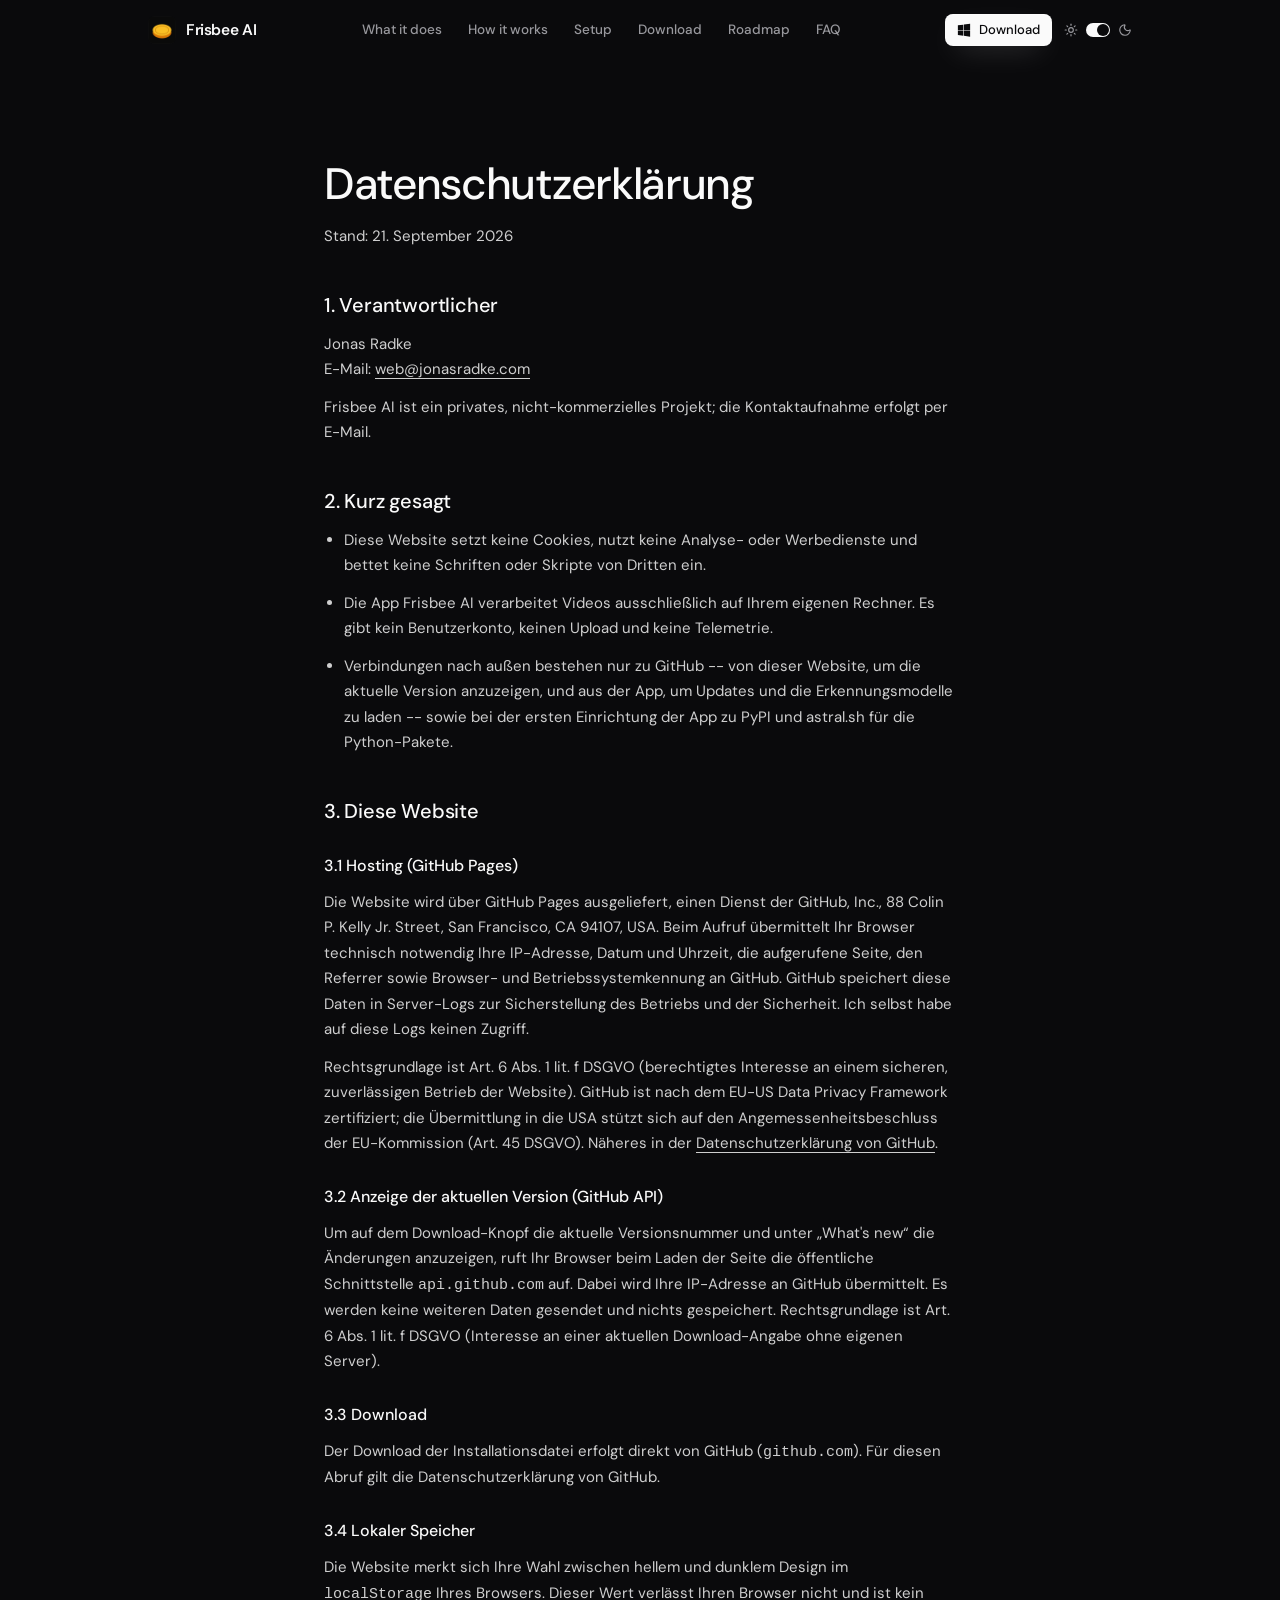
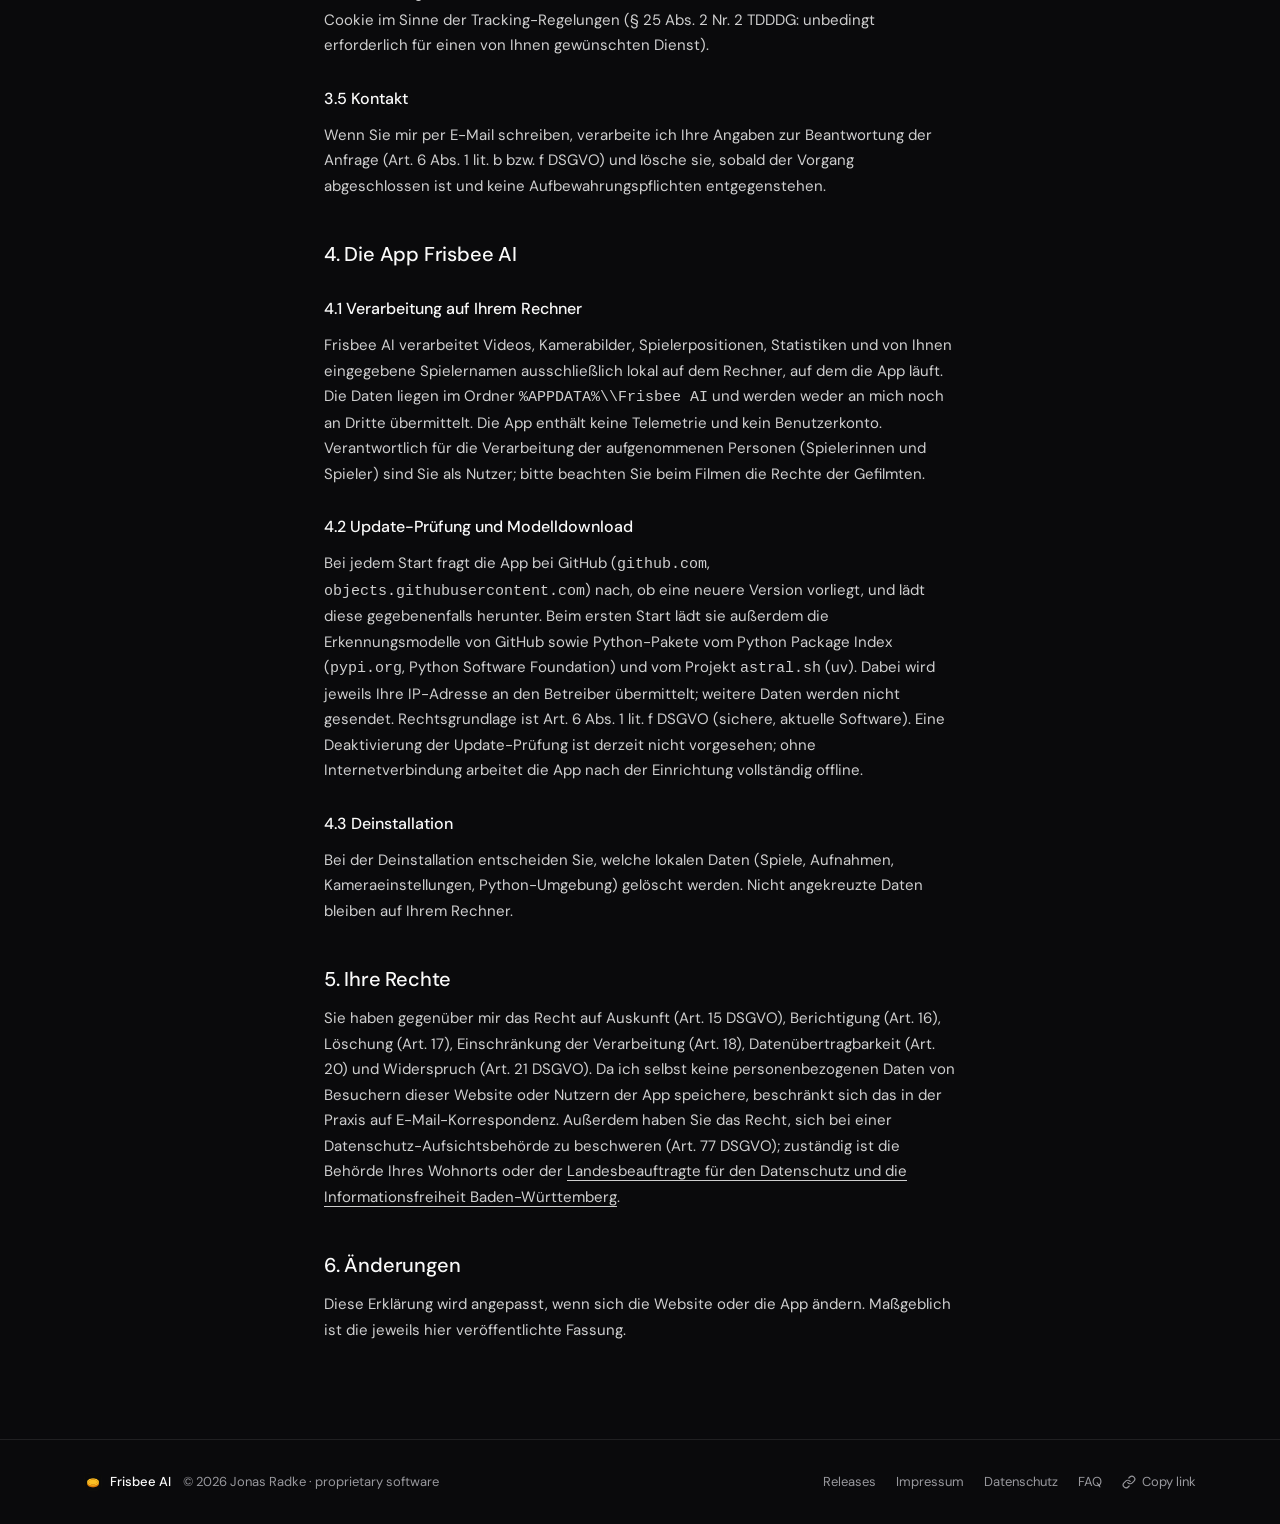
==== datenschutz.html @ 79aed5fd "site: c9474fd" ====
<!doctype html>
<html lang="de" class="dark">
  <head>
    <meta charset="UTF-8" />
    <link rel="icon" type="image/png" href="./img/icon.png" />
    <meta name="viewport" content="width=device-width, initial-scale=1.0" />
    <meta name="theme-color" content="#0f0f10" />
    <meta name="robots" content="noindex, follow" />
    <title>Datenschutzerklärung — Frisbee AI</title>
    <meta name="description" content="Welche Daten diese Website und die App Frisbee AI verarbeiten -- und welche nicht." />
    <link rel="canonical" href="https://ai.jonasradke.com/datenschutz.html" />
    <script type="module" crossorigin src="./assets/datenschutz-C0usJL9K.js"></script>
    <link rel="modulepreload" crossorigin href="./assets/use-theme-Dd9ISkqN.js">
    <link rel="modulepreload" crossorigin href="./assets/LegalPage-BUHex_WV.js">
    <link rel="stylesheet" crossorigin href="./assets/use-theme-BhO0_Js5.css">
  </head>
  <body>
    <div id="root"></div>
  </body>
</html>
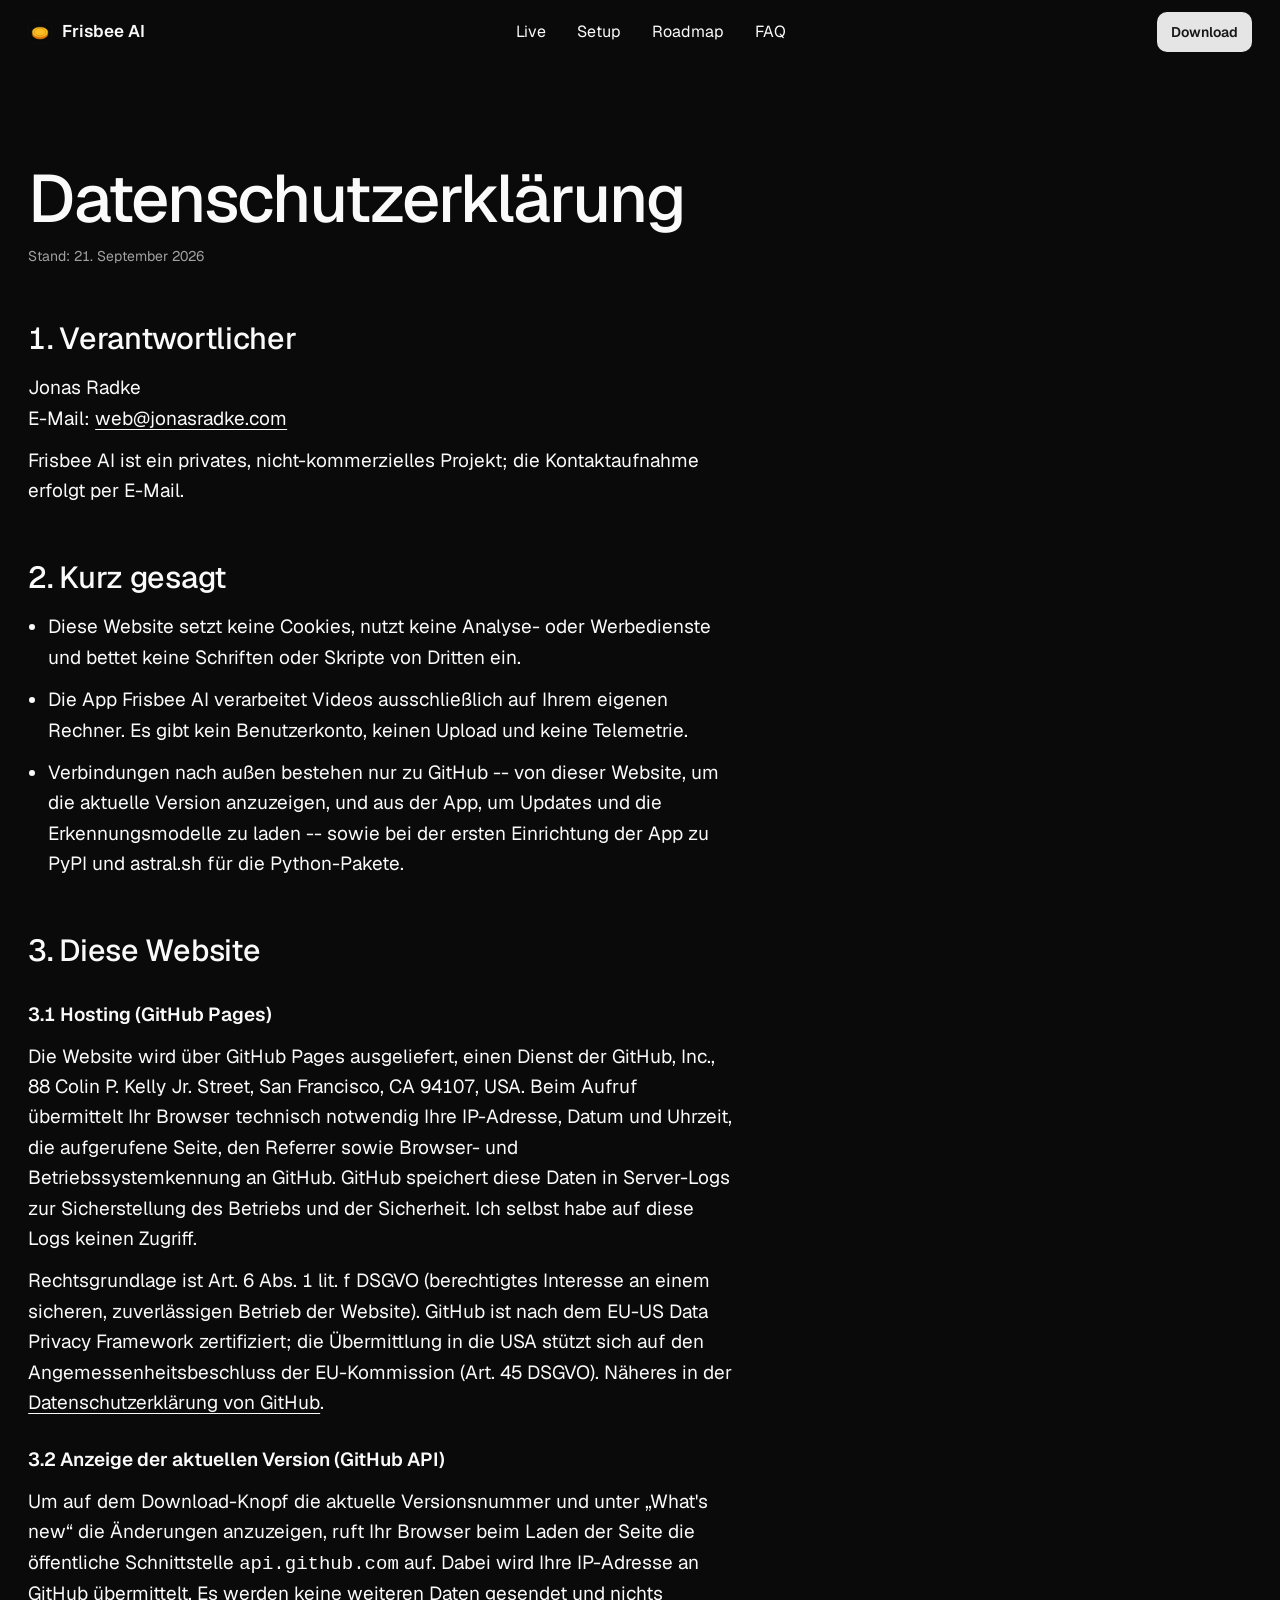
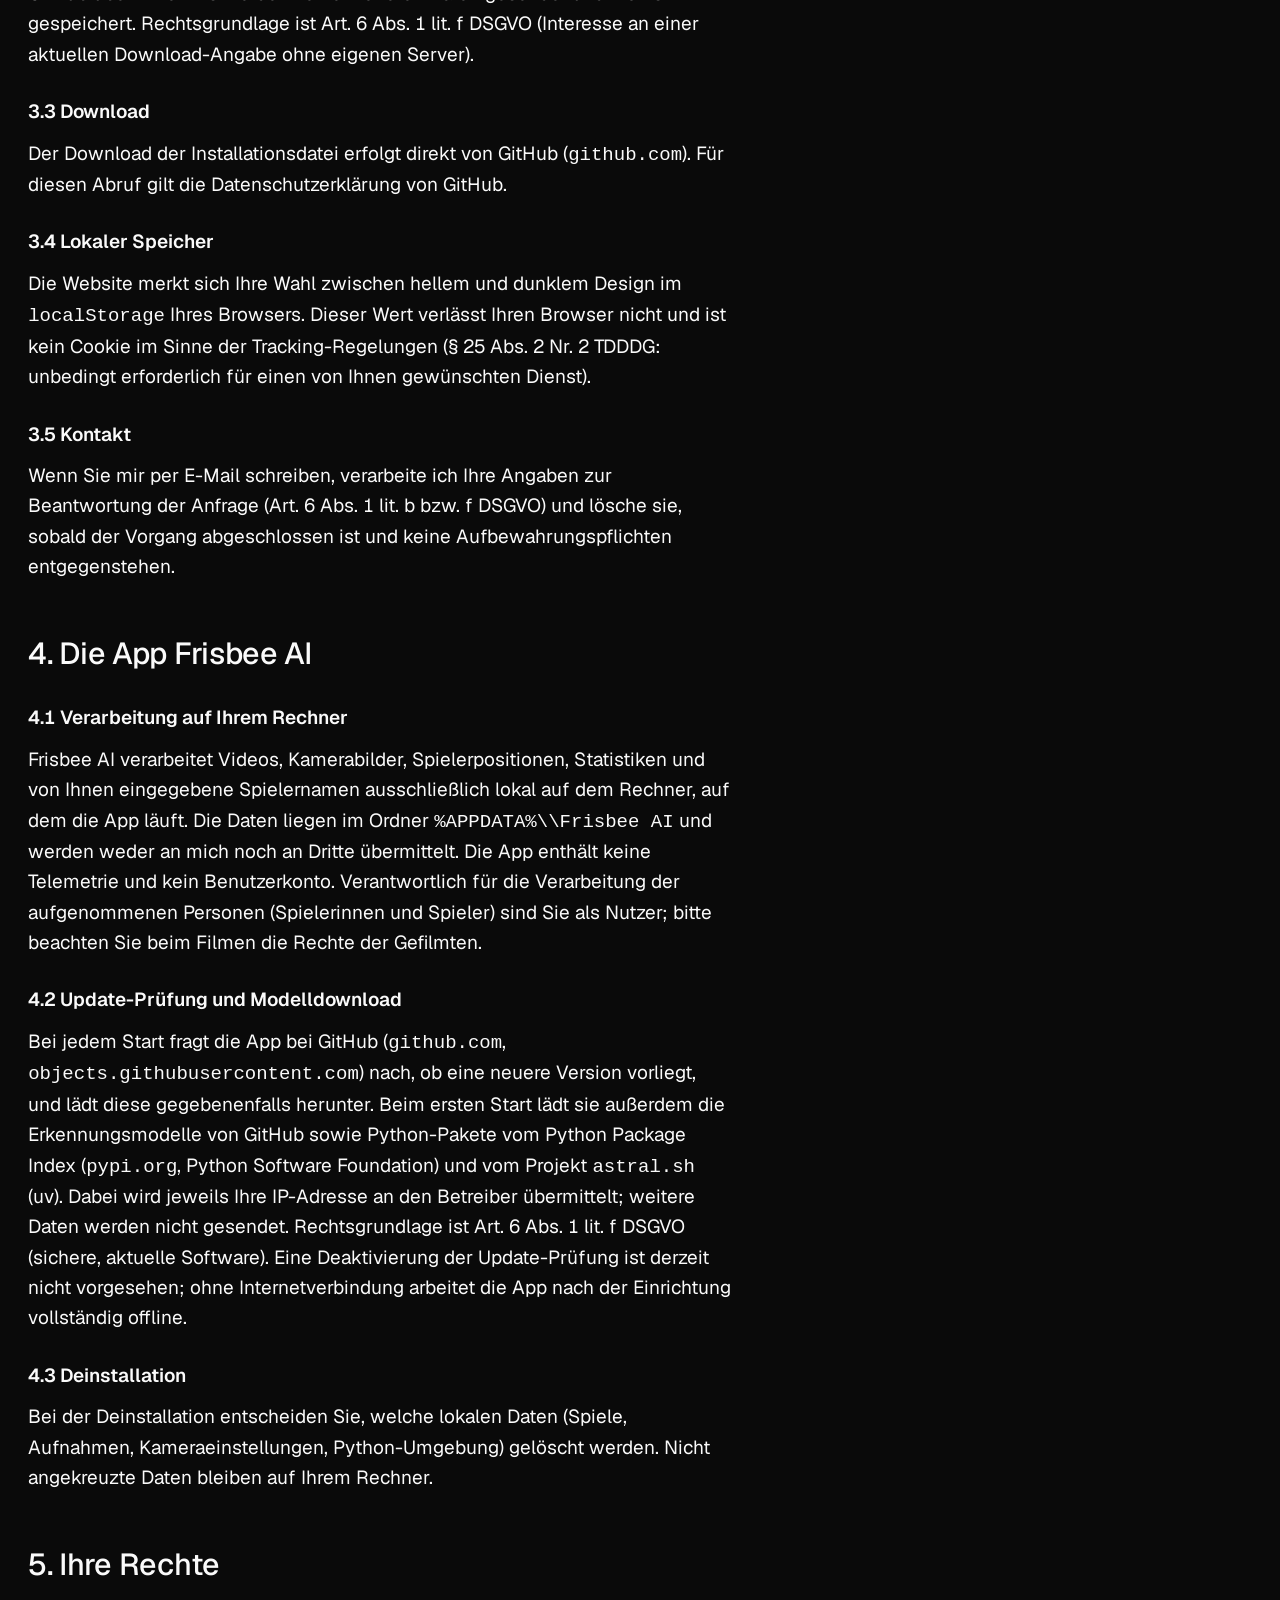
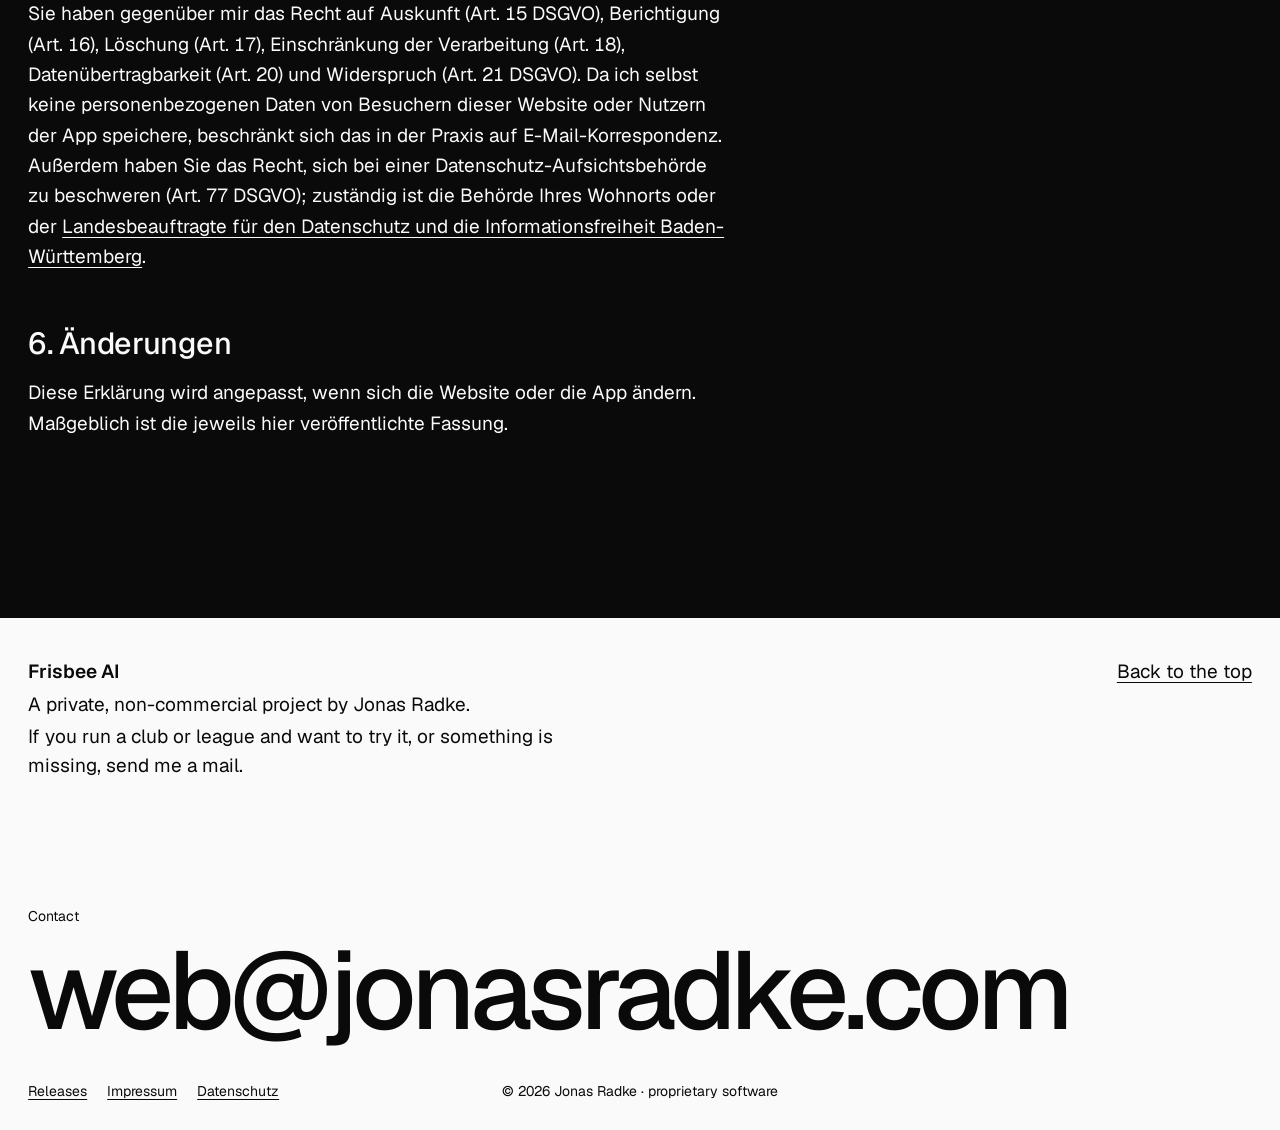
==== commit 9b4a2ea0: "site: ff292bd" ====
--- a/datenschutz.html
+++ b/datenschutz.html
@@ -1,18 +1,18 @@
 <!doctype html>
-<html lang="de" class="dark">
+<html lang="de">
   <head>
     <meta charset="UTF-8" />
     <link rel="icon" type="image/png" href="./img/icon.png" />
     <meta name="viewport" content="width=device-width, initial-scale=1.0" />
-    <meta name="theme-color" content="#0f0f10" />
+    <meta name="theme-color" content="#0a0a0a" />
     <meta name="robots" content="noindex, follow" />
-    <title>Datenschutzerklärung — Frisbee AI</title>
+    <title>Datenschutzerklärung · Frisbee AI</title>
     <meta name="description" content="Welche Daten diese Website und die App Frisbee AI verarbeiten -- und welche nicht." />
     <link rel="canonical" href="https://ai.jonasradke.com/datenschutz.html" />
-    <script type="module" crossorigin src="./assets/datenschutz-C0usJL9K.js"></script>
-    <link rel="modulepreload" crossorigin href="./assets/use-theme-Dd9ISkqN.js">
-    <link rel="modulepreload" crossorigin href="./assets/LegalPage-BUHex_WV.js">
-    <link rel="stylesheet" crossorigin href="./assets/use-theme-BhO0_Js5.css">
+    <script type="module" crossorigin src="./assets/datenschutz-BbF89ftY.js"></script>
+    <link rel="modulepreload" crossorigin href="./assets/Nav-CpOoL3WA.js">
+    <link rel="modulepreload" crossorigin href="./assets/LegalPage-C_DMgLcT.js">
+    <link rel="stylesheet" crossorigin href="./assets/Nav-ZUic1xP0.css">
   </head>
   <body>
     <div id="root"></div>
--- a/assets/Nav-ZUic1xP0.css
+++ b/assets/Nav-ZUic1xP0.css
@@ -0,0 +1,2 @@
+/*! tailwindcss v4.3.3 | MIT License | https://tailwindcss.com */
+@layer properties{@supports (((-webkit-hyphens:none)) and (not (margin-trim:inline))) or ((-moz-orient:inline) and (not (color:rgb(from red r g b)))){*,:before,:after,::backdrop{--tw-rotate-x:initial;--tw-rotate-y:initial;--tw-rotate-z:initial;--tw-skew-x:initial;--tw-skew-y:initial;--tw-shadow:0 0 #0000;--tw-shadow-color:initial;--tw-shadow-alpha:100%;--tw-inset-shadow:0 0 #0000;--tw-inset-shadow-color:initial;--tw-inset-shadow-alpha:100%;--tw-ring-color:initial;--tw-ring-shadow:0 0 #0000;--tw-inset-ring-color:initial;--tw-inset-ring-shadow:0 0 #0000;--tw-ring-inset:initial;--tw-ring-offset-width:0px;--tw-ring-offset-color:#fff;--tw-ring-offset-shadow:0 0 #0000;--tw-outline-style:solid;--tw-ease:initial}}}@layer theme{:root,:host{--font-mono:ui-monospace, SFMono-Regular, Menlo, Monaco, Consolas, "Liberation Mono", "Courier New", monospace;--ease-out:cubic-bezier(0, 0, .2, 1);--default-font-family:var(--font);--default-mono-font-family:var(--font-mono)}}@layer base{*,:after,:before,::backdrop{box-sizing:border-box;border:0 solid;margin:0;padding:0}::file-selector-button{box-sizing:border-box;border:0 solid;margin:0;padding:0}html,:host{-webkit-text-size-adjust:100%;tab-size:4;line-height:1.5;font-family:var(--default-font-family,-apple-system, BlinkMacSystemFont, "Segoe UI", Roboto, "Helvetica Neue", "Noto Sans", Arial, sans-serif, "Apple Color Emoji", "Segoe UI Emoji", "Segoe UI Symbol", "Noto Color Emoji");font-feature-settings:var(--default-font-feature-settings,normal);font-variation-settings:var(--default-font-variation-settings,normal);-webkit-tap-highlight-color:transparent}hr{height:0;color:inherit;border-top-width:1px}abbr:where([title]){-webkit-text-decoration:underline dotted;text-decoration:underline dotted}h1,h2,h3,h4,h5,h6{font-size:inherit;font-weight:inherit}a{color:inherit;-webkit-text-decoration:inherit;-webkit-text-decoration:inherit;-webkit-text-decoration:inherit;-webkit-text-decoration:inherit;text-decoration:inherit}b,strong{font-weight:bolder}code,kbd,samp,pre{font-family:var(--default-mono-font-family,ui-monospace, SFMono-Regular, Menlo, Monaco, Consolas, "Liberation Mono", "Courier New", monospace);font-feature-settings:var(--default-mono-font-feature-settings,normal);font-variation-settings:var(--default-mono-font-variation-settings,normal);font-size:1em}small{font-size:80%}sub,sup{vertical-align:baseline;font-size:75%;line-height:0;position:relative}sub{bottom:-.25em}sup{top:-.5em}table{text-indent:0;border-color:inherit;border-collapse:collapse}:-moz-focusring:where(:not(iframe)){outline:auto}progress{vertical-align:baseline}summary{display:list-item}ol,ul,menu{list-style:none}img,svg,video,canvas,audio,iframe,embed,object{vertical-align:middle;display:block}img,video{max-width:100%;height:auto}button,input,select,optgroup,textarea{font:inherit;font-feature-settings:inherit;font-variation-settings:inherit;letter-spacing:inherit;color:inherit;opacity:1;background-color:#0000;border-radius:0}::file-selector-button{font:inherit;font-feature-settings:inherit;font-variation-settings:inherit;letter-spacing:inherit;color:inherit;opacity:1;background-color:#0000;border-radius:0}:where(select:is([multiple],[size])) optgroup{font-weight:bolder}:where(select:is([multiple],[size])) optgroup option{padding-inline-start:20px}::file-selector-button{margin-inline-end:4px}::placeholder{opacity:1}@supports (not ((-webkit-appearance:-apple-pay-button))) or (contain-intrinsic-size:1px){::placeholder{color:currentColor}@supports (color:color-mix(in lab, red, red)){::placeholder{color:color-mix(in oklab, currentcolor 50%, transparent)}}}textarea{resize:vertical}::-webkit-search-decoration{-webkit-appearance:none}::-webkit-date-and-time-value{min-height:1lh;text-align:inherit}::-webkit-datetime-edit{display:inline-flex}::-webkit-datetime-edit-fields-wrapper{padding:0}::-webkit-datetime-edit{padding-block:0}::-webkit-datetime-edit-year-field{padding-block:0}::-webkit-datetime-edit-month-field{padding-block:0}::-webkit-datetime-edit-day-field{padding-block:0}::-webkit-datetime-edit-hour-field{padding-block:0}::-webkit-datetime-edit-minute-field{padding-block:0}::-webkit-datetime-edit-second-field{padding-block:0}::-webkit-datetime-edit-millisecond-field{padding-block:0}::-webkit-datetime-edit-meridiem-field{padding-block:0}::-webkit-calendar-picker-indicator{line-height:1}:-moz-ui-invalid{box-shadow:none}button,input:where([type=button],[type=reset],[type=submit]){appearance:button}::file-selector-button{appearance:button}::-webkit-inner-spin-button{height:auto}::-webkit-outer-spin-button{height:auto}[hidden]:where(:not([hidden=until-found])){display:none!important}html{background:var(--bg);color:var(--ink);font-family:var(--font);-webkit-text-size-adjust:100%;scroll-padding-top:4.5rem;font-size:100%}body{background:var(--bg);color:var(--ink);font-size:var(--step-body);font-feature-settings:"kern", "tnum";line-height:1.5}::selection{background:var(--ink);color:var(--bg)}:focus-visible{outline:3px solid var(--ink);outline-offset:3px}a{color:inherit}}@layer components;@layer utilities{.visible{visibility:visible}.sr-only{clip-path:inset(50%);white-space:nowrap;border-width:0;width:1px;height:1px;margin:-1px;padding:0;position:absolute;overflow:hidden}.fixed{position:fixed}.sticky{position:sticky}.grid{display:grid}.hidden{display:none}.transform{transform:var(--tw-rotate-x,) var(--tw-rotate-y,) var(--tw-rotate-z,) var(--tw-skew-x,) var(--tw-skew-y,)}.resize{resize:both}.shadow{--tw-shadow:0 1px 3px 0 var(--tw-shadow-color,#0000001a), 0 1px 2px -1px var(--tw-shadow-color,#0000001a);box-shadow:var(--tw-inset-shadow), var(--tw-inset-ring-shadow), var(--tw-ring-offset-shadow), var(--tw-ring-shadow), var(--tw-shadow)}.ring{--tw-ring-shadow:var(--tw-ring-inset,) 0 0 0 calc(1px + var(--tw-ring-offset-width)) var(--tw-ring-color,currentcolor);box-shadow:var(--tw-inset-shadow), var(--tw-inset-ring-shadow), var(--tw-ring-offset-shadow), var(--tw-ring-shadow), var(--tw-shadow)}.outline{outline-style:var(--tw-outline-style);outline-width:1px}.ease-out{--tw-ease:var(--ease-out);transition-timing-function:var(--ease-out)}}@font-face{font-family:Geist Variable;font-style:normal;font-display:swap;font-weight:100 900;src:url(./geist-cyrillic-ext-wght-normal-DjL33-gN.woff2)format("woff2-variations");unicode-range:U+460-52F,U+1C80-1C8A,U+20B4,U+2DE0-2DFF,U+A640-A69F,U+FE2E-FE2F}@font-face{font-family:Geist Variable;font-style:normal;font-display:swap;font-weight:100 900;src:url(./geist-cyrillic-wght-normal-BEAKL7Jp.woff2)format("woff2-variations");unicode-range:U+301,U+400-45F,U+490-491,U+4B0-4B1,U+2116}@font-face{font-family:Geist Variable;font-style:normal;font-display:swap;font-weight:100 900;src:url(./geist-vietnamese-wght-normal-6IgcOCM7.woff2)format("woff2-variations");unicode-range:U+102-103,U+110-111,U+128-129,U+168-169,U+1A0-1A1,U+1AF-1B0,U+300-301,U+303-304,U+308-309,U+323,U+329,U+1EA0-1EF9,U+20AB}@font-face{font-family:Geist Variable;font-style:normal;font-display:swap;font-weight:100 900;src:url(./geist-latin-ext-wght-normal-DC-KSUi6.woff2)format("woff2-variations");unicode-range:U+100-2BA,U+2BD-2C5,U+2C7-2CC,U+2CE-2D7,U+2DD-2FF,U+304,U+308,U+329,U+1D00-1DBF,U+1E00-1E9F,U+1EF2-1EFF,U+2020,U+20A0-20AB,U+20AD-20C0,U+2113,U+2C60-2C7F,U+A720-A7FF}@font-face{font-family:Geist Variable;font-style:normal;font-display:swap;font-weight:100 900;src:url(./geist-latin-wght-normal-BgDaEnEv.woff2)format("woff2-variations");unicode-range:U+??,U+131,U+152-153,U+2BB-2BC,U+2C6,U+2DA,U+2DC,U+304,U+308,U+329,U+2000-206F,U+20AC,U+2122,U+2191,U+2193,U+2212,U+2215,U+FEFF,U+FFFD}:root{--bg:#0a0a0a;--surface:#171717;--surface-2:#262626;--surface-3:#333;--ink:#fafafa;--muted:#a1a1a1;--accent:#e5e5e5;--accent-ink:#171717;--font:"Geist Variable", -apple-system, BlinkMacSystemFont, "Segoe UI", system-ui, sans-serif;--step-small:.875rem;--step-body:clamp(1.0625rem, 1rem + .25vw, 1.1875rem);--step-lead:clamp(1.375rem, 1.1rem + 1vw, 2.125rem);--step-head:clamp(2.25rem, 1.3rem + 3.6vw, 4.5rem);--step-display:clamp(3.5rem, .6rem + 9.4vw, 9.5rem);--margin:clamp(16px, 2.2vw, 32px);--gap-section:clamp(120px, 14vw, 200px);--radius:10px;--lightningcss-light: ;--lightningcss-dark:initial;color-scheme:dark}@media (prefers-reduced-motion:reduce){html{scroll-behavior:auto}}.wrap{padding-inline:var(--margin);max-width:1600px;margin-inline:auto}.grid12{grid-template-columns:repeat(12,minmax(0,1fr));column-gap:clamp(16px,2vw,32px);display:grid}.section{margin-top:var(--gap-section)}.h-head{font-size:var(--step-head);letter-spacing:-.03em;text-wrap:balance;font-weight:500;line-height:.98}.lead{font-size:var(--step-lead);letter-spacing:-.015em;line-height:1.2}.small{font-size:var(--step-small);line-height:1.45}.soft{color:var(--muted)}.link{text-underline-offset:.22em;text-decoration:underline;text-decoration-thickness:1px;transition:text-decoration-thickness .15s,color .15s}.link:hover{text-decoration-thickness:2px}.sr-only{clip:rect(0 0 0 0);white-space:nowrap;width:1px;height:1px;position:absolute;overflow:hidden}.btn{background:var(--accent);min-height:52px;color:var(--accent-ink);font-size:var(--step-body);white-space:nowrap;border-radius:var(--radius);justify-content:center;align-items:center;gap:.6em;padding:0 1.4em;font-weight:600;text-decoration:none;transition:transform .18s cubic-bezier(.22,1,.36,1),background-color .18s;display:inline-flex}.btn:hover{background:#fff;transform:translateY(-2px)}.btn:active{transform:translateY(1px)}.btn .ver{opacity:.75;text-align:left;min-width:3.2em;font-weight:400}.btn-sm{min-height:40px;font-size:var(--step-small);padding:0 1em}.nav{z-index:40;background:var(--bg);transition:background-color .2s;position:sticky;top:0}.nav-row{justify-content:space-between;align-items:center;gap:24px;min-height:64px;display:flex}.wordmark{align-items:center;gap:10px;font-size:1.0625rem;font-weight:600;text-decoration:none;display:inline-flex}.wordmark img{width:24px;height:24px}.nav-links{align-items:center;gap:clamp(16px,2.4vw,40px);display:flex}.nav-links a{padding-block:8px;font-size:1rem;text-decoration:none;position:relative}.nav-links a:after{content:"";transform-origin:0;background:currentColor;height:2px;transition:transform .25s cubic-bezier(.22,1,.36,1);position:absolute;bottom:2px;left:0;right:0;transform:scaleX(0)}.nav-links a:hover:after,.nav-links a[aria-current=true]:after{transform:scaleX(1)}.nav-menu-btn{min-height:44px;color:var(--ink);font:inherit;text-underline-offset:.22em;cursor:pointer;background:0 0;border:0;padding:0 4px;font-size:1rem;text-decoration:underline;display:none}.nav-panel{display:none}@media (width<=860px){.nav-links,.nav-cta{display:none}.nav-menu-btn{align-items:center;display:inline-flex}.nav-panel[data-open]{padding:8px var(--margin) 24px;background:var(--bg);flex-direction:column;gap:4px;display:flex}.nav-panel a:not(.btn){font-size:var(--step-lead);padding-block:6px;text-decoration:none}.nav-panel .btn{margin-top:16px}}.hero{padding-block:clamp(56px,12vh,152px) clamp(48px,7vh,88px)}.hero h1{font-size:var(--step-display);letter-spacing:-.05em;margin:0;font-weight:600;line-height:.95}.hero-line{white-space:nowrap;flex-wrap:nowrap;align-items:baseline;gap:.22em;display:flex}.hero-slot{border-radius:var(--radius);background:var(--surface);flex:none;align-self:baseline;width:1.9em;height:.74em;display:inline-block;position:relative;overflow:hidden}.mini-cam{position:absolute;inset:0}.hero-foot{grid-template-columns:repeat(12,minmax(0,1fr));align-items:end;gap:24px clamp(16px,2vw,32px);margin-top:clamp(40px,6vh,72px);display:grid}.hero-foot p{font-size:var(--step-lead);letter-spacing:-.01em;grid-column:1/span 6;max-width:34ch;line-height:1.25}.hero-foot .hero-act{text-align:right;flex-direction:column;grid-column:8/span 5;justify-self:end;align-items:flex-end;gap:12px;display:flex}@media (width<=760px){.hero{min-height:auto;padding-top:24px}.hero h1{font-size:10.8vw;line-height:.92}.hero-line{display:block}.hero-line .hero-slot{display:none}.hero-foot{flex-direction:column;align-items:stretch;margin-top:28px;display:flex}.hero-foot .hero-act{text-align:left;align-items:stretch}}.live-top{align-items:end;row-gap:40px}.live-top>div:first-child{grid-column:1/span 6}.live-figs{grid-column:8/span 5;gap:28px;display:grid}.live-figs>div{flex-direction:column-reverse;display:flex}.live-figs dt{color:var(--muted);margin-top:6px;font-size:1rem}.live-figs dd{font-size:var(--step-lead);letter-spacing:-.015em;margin:0;line-height:1.1}.caption{color:var(--muted);max-width:70ch;margin-top:14px;font-size:1rem}@media (width<=860px){.live-top>div:first-child,.live-figs{grid-column:1/-1}.live-figs{gap:22px}}.live-fig{margin:clamp(48px,6vw,88px) 0 0}.scene{width:100%;height:100%;display:block}.app{background:var(--bg);border:1px solid var(--surface-2);border-radius:12px;font-size:.875rem;overflow:hidden}.app-bar{border-bottom:1px solid var(--surface);align-items:center;gap:16px;height:52px;padding:0 16px;display:flex}.app-name{align-items:center;gap:8px;font-weight:600;display:inline-flex}.app-tab{background:var(--surface-2);border-radius:8px;padding:5px 12px;font-weight:500}.app-status{color:var(--muted);margin-left:auto}.app-status b{color:var(--bg);background:var(--ink);border-radius:999px;margin-right:8px;padding:2px 9px;font-weight:500}.app-body{grid-template-columns:minmax(0,1fr) 300px;display:grid}.app-video{padding:14px}.app-pic{aspect-ratio:16/9;border-radius:var(--radius);background:#000;position:relative;overflow:hidden}.app-badge{background:#0009;border-radius:6px;align-items:center;gap:6px;padding:3px 8px;font-size:.75rem;font-weight:500;display:inline-flex;position:absolute;top:10px;left:12px}.app-badge i{background:#22c55e;border-radius:50%;width:7px;height:7px}.app-controls{justify-content:flex-end;align-items:center;gap:6px;margin-top:12px;display:flex}.app-controls span{letter-spacing:.06em;text-transform:uppercase;color:var(--muted);margin-right:4px;font-size:.75rem}.app-controls button{background:var(--surface-2);min-height:36px;color:var(--ink);font:inherit;cursor:pointer;border:0;border-radius:8px;padding:0 14px;font-weight:500;transition:background-color .2s,color .2s}.app-controls button:hover{background:var(--surface-3)}.app-controls button[aria-pressed=true]{background:var(--ink);color:var(--bg)}.app-panel{align-content:start;gap:12px;padding:14px 14px 14px 0;display:grid}.app-card{border-radius:var(--radius);background:var(--surface);padding:14px}.app-counts{text-align:center;border-bottom:1px solid var(--surface-2);grid-template-columns:repeat(3,1fr);padding-bottom:12px;display:grid}.app-counts>div{flex-direction:column-reverse;display:flex}.app-counts dd{font-variant-numeric:tabular-nums;margin:0;font-size:1.25rem;font-weight:600}.app-counts dt{letter-spacing:.04em;text-transform:uppercase;color:var(--muted);font-size:.75rem}.app-aim{font-variant-numeric:tabular-nums;white-space:nowrap;gap:8px;margin-top:12px;font-weight:500;display:grid}.app-follow{background:var(--surface-2);text-overflow:ellipsis;border-radius:6px;padding:4px 8px;font-size:.75rem;line-height:1.4;overflow:hidden}.app-show>p{letter-spacing:.06em;text-transform:uppercase;color:var(--muted);margin-bottom:6px;font-size:.75rem}.app-show label{cursor:pointer;justify-content:space-between;align-items:center;gap:12px;min-height:36px;display:flex}.app-show input{appearance:none;background:var(--surface-3);cursor:pointer;border-radius:999px;flex:none;width:34px;height:20px;margin:0;transition:background-color .15s;position:relative}.app-show input:after{content:"";background:var(--ink);border-radius:50%;width:14px;height:14px;transition:transform .15s;position:absolute;top:3px;left:3px}.app-show input:checked{background:var(--ink)}.app-show input:checked:after{background:var(--bg);transform:translate(14px)}@media (width<=860px){.app-body{grid-template-columns:1fr}.app-video{padding:10px}.app-panel{padding:0 10px 10px}.app-show,.app-status{display:none}}.steps{grid-template-columns:1fr 1fr;gap:clamp(16px,2vw,32px);margin-top:clamp(56px,7vw,96px);display:grid}.steps figure{margin:0}.steps figcaption{color:var(--muted);margin-top:12px}.step{background:var(--surface);border-radius:12px;font-size:.875rem;overflow:hidden}.step-h{padding:14px 16px;font-weight:600}.step-pic{width:100%;height:auto;display:block}.step-side{color:var(--muted);flex-wrap:wrap;align-items:center;gap:12px;padding:14px 16px 16px;display:flex}.step-side>p{flex:100%}.step-chip{background:var(--surface-2);color:var(--ink);border-radius:999px;padding:3px 10px;font-size:.75rem;font-weight:600}.step-btn{background:var(--ink);min-height:40px;color:var(--bg);font:inherit;cursor:pointer;border:0;border-radius:8px;margin-left:auto;padding:0 18px;font-weight:500;transition:background-color .2s,color .2s}.step-btn[aria-pressed=true]{background:var(--surface-2);color:var(--ink)}.step-lines{flex:100%;grid-template-columns:1fr 1fr;gap:2px 8px;margin:0;padding:0;list-style:none;display:grid}.step-lines button{width:100%;min-height:36px;color:var(--ink);font:inherit;text-align:left;cursor:pointer;background:0 0;border:0;border-radius:6px;align-items:center;gap:8px;padding:0 8px;transition:background-color .2s,color .2s;display:flex}.step-lines button:hover,.step-lines button[aria-pressed=true]{background:var(--surface-2)}.step-lines button:hover svg{transform:scale(1.2)}.step-lines i{border-radius:50%;flex:none;width:8px;height:8px}.step-lines svg{color:#22c55e;margin-left:auto;transition:transform .2s cubic-bezier(.22,1,.36,1)}.step-len{color:var(--ink);flex-wrap:wrap;align-items:center;gap:8px;display:flex}.step-len input{background:var(--surface-2);width:56px;min-height:36px;color:var(--ink);font:inherit;border:0;border-radius:6px;padding:0 8px}.step-len span:last-child{color:var(--muted)}@media (width<=860px){.steps{grid-template-columns:1fr}}@media (width<=420px){.step-lines{grid-template-columns:1fr}}.pw-h{grid-column:1/span 7}.pw-text{letter-spacing:-.015em;grid-column:1/span 11;max-width:30em;margin-top:48px;font-size:clamp(1.5rem,1rem + 1.4vw,2.25rem);font-weight:500;line-height:1.34}.pw-slot{vertical-align:-.17em;border-radius:.16em;width:2.6em;height:1em;margin-inline:.14em;display:inline-block}@media (width<=760px){.pw-h,.pw-text{grid-column:1/-1}.pw-slot{width:2.2em}}.bar{gap:6px;height:max(34vh,280px);margin-top:64px;display:flex}.bar>div{border-radius:var(--radius);flex-direction:column;justify-content:space-between;min-width:17%;padding:22px;display:flex;position:relative;overflow:hidden}.bar>div h3{font-weight:400;font-size:var(--step-lead);letter-spacing:-.015em;max-width:12ch;line-height:1.1;display:block}.bar>div p{max-width:34ch;font-size:.9375rem;line-height:1.45}.bar-1{background:var(--surface-2);flex-grow:5}.bar-2{background:var(--surface-3);flex-grow:10}.bar-3{background:var(--ink);color:var(--bg);flex-grow:60}.bar-3 h3{font-size:var(--step-head)!important;letter-spacing:-.03em!important;max-width:none!important}.bar-3 p{font-size:var(--step-body)!important}@media (width<=860px){.bar-wrap{gap:6px;display:flex}.bar{flex-direction:column;height:auto;margin-top:40px}.bar>div{min-width:0;min-height:88px;padding:16px}.bar-1{min-height:96px!important}.bar-2{min-height:120px!important}.bar-3{min-height:300px!important}.bar>div p{max-width:34ch;margin-top:8px;font-size:1rem;display:block}}.road{background:var(--surface);padding-block:clamp(80px,10vw,152px)}.road-table{border-collapse:collapse;letter-spacing:-.01em;width:100%;margin-top:64px;font-size:clamp(1.125rem,.9rem + .75vw,1.625rem);line-height:1.25}.road-table th,.road-table td{text-align:left;vertical-align:baseline;padding:10px 0;font-weight:400}.road-table th[scope=rowgroup]{padding-top:52px;font-weight:600}.road-table tbody:first-of-type th[scope=rowgroup]{padding-top:0}.road-table td:nth-child(2){width:18%;color:var(--muted);padding-left:24px}.road-table td:last-child{text-align:right;width:20%;color:var(--muted);padding-left:24px}.road-table td:first-child{max-width:34em}@media (width<=760px){.road-table td:nth-child(2){display:none}.road-table td:last-child{width:34%;font-size:1rem}}.dl{flex-direction:column;justify-content:center;min-height:80svh;display:flex}.dl h2{letter-spacing:-.035em;max-width:11em;font-size:clamp(2.75rem,.4rem + 8.2vw,9rem);font-weight:500;line-height:1}.price{background:var(--accent);color:var(--accent-ink);border-radius:.12em;padding:0 .15em;line-height:1.05;display:inline-block}.dl-row{align-items:end;row-gap:32px;margin-top:64px}.dl-row>p{font-size:var(--step-lead);letter-spacing:-.01em;grid-column:1/span 6;line-height:1.25}.dl-act{text-align:right;flex-direction:column;grid-column:9/span 4;justify-self:end;align-items:flex-end;gap:14px;display:flex}.dl-act .small{max-width:32ch}@media (width<=860px){.dl-row>p,.dl-act{grid-column:1/-1}.dl-act{text-align:left;justify-self:stretch;align-items:stretch}}.faq-row{align-items:baseline;padding-top:clamp(48px,5.5vw,84px)}.faq-row:first-child{padding-top:0}.faq-q{letter-spacing:-.02em;grid-column:1/span 6;font-size:clamp(1.5rem,1rem + 1.4vw,2.375rem);font-weight:500;line-height:1.1}.faq-a{grid-column:8/span 5;max-width:42ch;line-height:1.55}@media (width<=760px){.faq-q,.faq-a{grid-column:1/-1}.faq-a{margin-top:12px}}.foot{margin-top:var(--gap-section);background:var(--ink);color:var(--bg);flex-direction:column;padding-block:40px 28px;display:flex}.foot ::selection{background:var(--bg);color:var(--ink)}.foot :focus-visible{outline-color:var(--accent-ink)}.foot-top{justify-content:space-between;align-items:start;gap:24px;display:flex}.foot-top>div{gap:4px;max-width:46ch;display:grid}.foot-mail{padding-top:clamp(96px,14vh,160px)}.foot-mail h2{font-size:var(--step-small);margin-bottom:12px;font-weight:400}.foot-mail a{letter-spacing:-.045em;font-size:clamp(3rem,8.6vw,10rem);font-weight:500;line-height:.92;text-decoration:none;display:block}.foot-mail a span{white-space:nowrap;display:inline-block}.foot-mail a:hover span{text-underline-offset:.08em;text-decoration:underline;text-decoration-thickness:.05em}.foot-meta{font-size:var(--step-small);grid-template-columns:1fr auto 1fr;gap:16px 32px;margin-top:40px;display:grid}.foot-meta nav{flex-wrap:wrap;gap:20px;display:flex}.foot-meta>p:last-child{text-align:right}@media (width<=760px){.foot-top{flex-direction:column}.foot-mail a span{display:block}.foot-mail a{font-size:11vw}.foot-meta{grid-template-columns:1fr}.foot-meta>p:last-child{text-align:left}}.prose-legal{max-width:44rem}.prose-legal h1{font-size:var(--step-head);letter-spacing:-.03em;font-weight:500;line-height:1}.prose-legal h2{font-size:var(--step-lead);letter-spacing:-.01em;margin-top:3rem;font-weight:500}.prose-legal h3{font-size:var(--step-body);margin-top:1.75rem;font-weight:600}.prose-legal p,.prose-legal li{margin-top:.75rem;line-height:1.6}.prose-legal ul{margin-top:.5rem;padding-left:1.25rem;list-style:outside}.prose-legal a{text-underline-offset:4px;text-decoration:underline}.prose-legal address{margin-top:.75rem;font-style:normal;line-height:1.6}.skip{left:var(--margin);z-index:50;background:var(--ink);color:var(--bg);padding:10px 16px;position:absolute;top:-100px}.skip:focus{top:12px}.foot>.wrap{width:100%}.pw-note{grid-column:7/span 6;max-width:40ch;margin-top:48px}.road-h{grid-column:1/span 7}.road-p{grid-column:8/span 5;max-width:40ch}@media (width<=860px){.pw-note,.road-h,.road-p{grid-column:1/-1}.dl h2{font-size:12vw}.wrap p,.wrap h2,.wrap h3,.wrap dt,.wrap dd{max-width:none!important}}@property --tw-rotate-x{syntax:"*";inherits:false}@property --tw-rotate-y{syntax:"*";inherits:false}@property --tw-rotate-z{syntax:"*";inherits:false}@property --tw-skew-x{syntax:"*";inherits:false}@property --tw-skew-y{syntax:"*";inherits:false}@property --tw-shadow{syntax:"*";inherits:false;initial-value:0 0 #0000}@property --tw-shadow-color{syntax:"*";inherits:false}@property --tw-shadow-alpha{syntax:"<percentage>";inherits:false;initial-value:100%}@property --tw-inset-shadow{syntax:"*";inherits:false;initial-value:0 0 #0000}@property --tw-inset-shadow-color{syntax:"*";inherits:false}@property --tw-inset-shadow-alpha{syntax:"<percentage>";inherits:false;initial-value:100%}@property --tw-ring-color{syntax:"*";inherits:false}@property --tw-ring-shadow{syntax:"*";inherits:false;initial-value:0 0 #0000}@property --tw-inset-ring-color{syntax:"*";inherits:false}@property --tw-inset-ring-shadow{syntax:"*";inherits:false;initial-value:0 0 #0000}@property --tw-ring-inset{syntax:"*";inherits:false}@property --tw-ring-offset-width{syntax:"<length>";inherits:false;initial-value:0}@property --tw-ring-offset-color{syntax:"*";inherits:false;initial-value:#fff}@property --tw-ring-offset-shadow{syntax:"*";inherits:false;initial-value:0 0 #0000}@property --tw-outline-style{syntax:"*";inherits:false;initial-value:solid}@property --tw-ease{syntax:"*";inherits:false}
